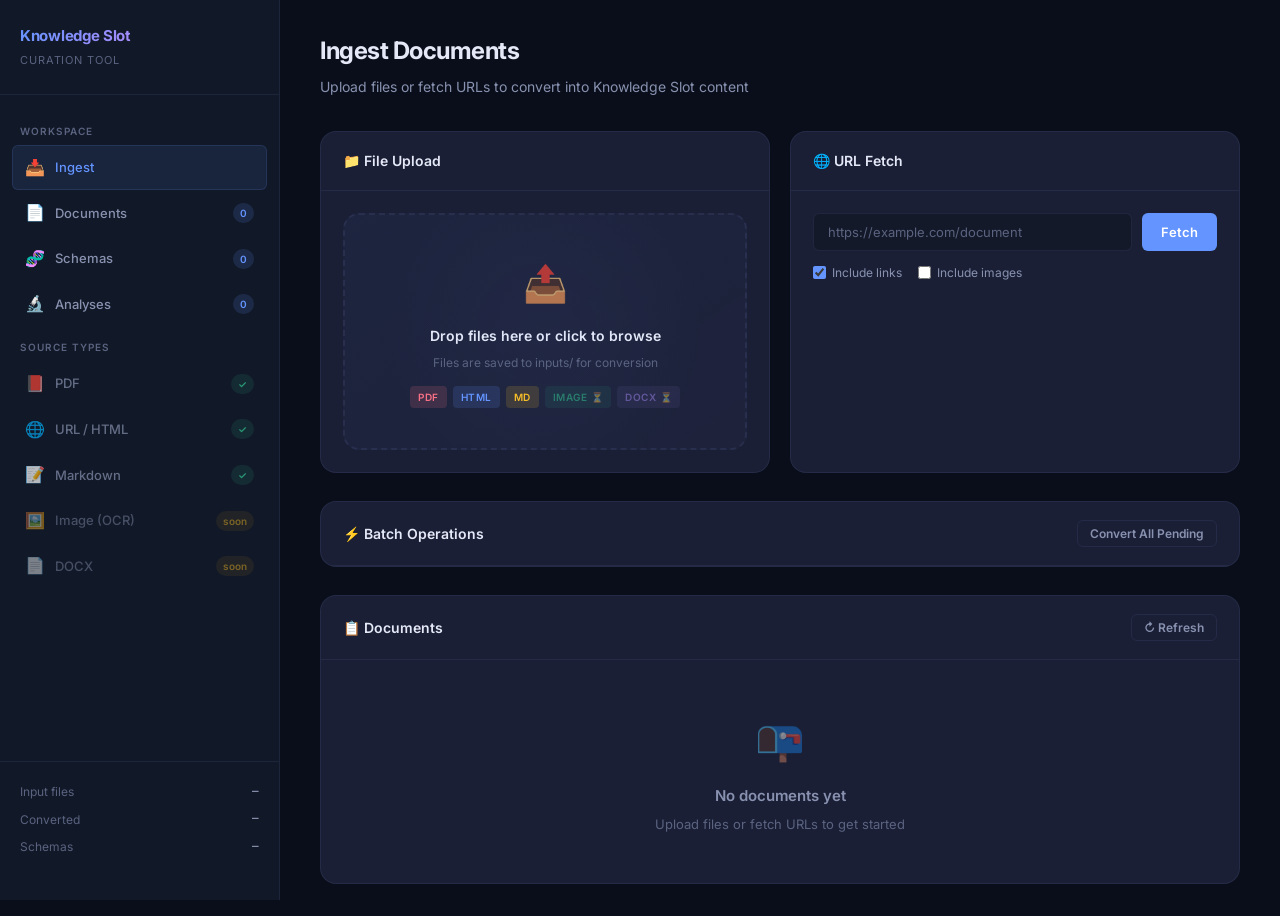
==== static/index.html @ e0887656 "feat: Implement initial FastAPI server and web GUI for knowledge slot curation, integrating modules " ====
<!-- Copyright (c) 2026 Mustafa Uzumeri. All rights reserved. -->
<!DOCTYPE html>
<html lang="en">

<head>
  <meta charset="UTF-8">
  <meta name="viewport" content="width=device-width, initial-scale=1.0">
  <title>Knowledge Slot Curation Tool</title>
  <meta name="description" content="Ingest and convert reference documents for Cosolvent marketplace verticals">
  <link rel="preconnect" href="https://fonts.googleapis.com">
  <link
    href="https://fonts.googleapis.com/css2?family=Inter:wght@300;400;500;600;700&family=JetBrains+Mono:wght@400;500&display=swap"
    rel="stylesheet">
  <style>
    /* ── Reset & Variables ──────────────────────────────────────────────── */
    *,
    *::before,
    *::after {
      box-sizing: border-box;
      margin: 0;
      padding: 0;
    }

    :root {
      --bg-primary: #0a0e1a;
      --bg-secondary: #111827;
      --bg-card: #1a1f35;
      --bg-card-hover: #1e2440;
      --bg-input: #141929;
      --bg-glass: rgba(26, 31, 53, 0.75);

      --border-subtle: rgba(99, 115, 171, 0.15);
      --border-active: rgba(99, 148, 255, 0.4);

      --text-primary: #e4e8f7;
      --text-secondary: #8892b0;
      --text-muted: #5a6380;
      --text-accent: #6394ff;

      --accent-blue: #6394ff;
      --accent-emerald: #34d399;
      --accent-amber: #fbbf24;
      --accent-rose: #fb7185;
      --accent-violet: #a78bfa;
      --accent-cyan: #22d3ee;

      --gradient-hero: linear-gradient(135deg, #6394ff 0%, #a78bfa 50%, #34d399 100%);
      --gradient-card: linear-gradient(145deg, rgba(99, 148, 255, 0.05), rgba(167, 139, 250, 0.03));

      --shadow-sm: 0 1px 3px rgba(0, 0, 0, 0.3);
      --shadow-md: 0 4px 14px rgba(0, 0, 0, 0.4);
      --shadow-lg: 0 10px 40px rgba(0, 0, 0, 0.5);
      --shadow-glow: 0 0 20px rgba(99, 148, 255, 0.15);

      --radius-sm: 6px;
      --radius-md: 10px;
      --radius-lg: 16px;
      --radius-xl: 20px;

      --font-sans: 'Inter', -apple-system, BlinkMacSystemFont, sans-serif;
      --font-mono: 'JetBrains Mono', 'Cascadia Code', monospace;

      --transition-fast: 150ms cubic-bezier(0.4, 0, 0.2, 1);
      --transition-normal: 250ms cubic-bezier(0.4, 0, 0.2, 1);
      --transition-slow: 400ms cubic-bezier(0.4, 0, 0.2, 1);
    }

    body {
      font-family: var(--font-sans);
      background: var(--bg-primary);
      color: var(--text-primary);
      line-height: 1.6;
      min-height: 100vh;
      -webkit-font-smoothing: antialiased;
    }

    /* ── Layout ─────────────────────────────────────────────────────────── */
    .app-layout {
      display: grid;
      grid-template-columns: 280px 1fr;
      min-height: 100vh;
    }

    /* ── Sidebar ────────────────────────────────────────────────────────── */
    .sidebar {
      background: var(--bg-secondary);
      border-right: 1px solid var(--border-subtle);
      padding: 24px 0;
      display: flex;
      flex-direction: column;
      position: sticky;
      top: 0;
      height: 100vh;
      overflow-y: auto;
    }

    .sidebar-brand {
      padding: 0 20px 24px;
      border-bottom: 1px solid var(--border-subtle);
    }

    .sidebar-brand h1 {
      font-size: 15px;
      font-weight: 700;
      letter-spacing: -0.02em;
      background: var(--gradient-hero);
      -webkit-background-clip: text;
      -webkit-text-fill-color: transparent;
      background-clip: text;
    }

    .sidebar-brand .subtitle {
      font-size: 11px;
      color: var(--text-muted);
      margin-top: 4px;
      text-transform: uppercase;
      letter-spacing: 0.08em;
    }

    .sidebar-nav {
      padding: 16px 12px;
      flex: 1;
    }

    .nav-section-label {
      font-size: 10px;
      text-transform: uppercase;
      letter-spacing: 0.1em;
      color: var(--text-muted);
      padding: 12px 8px 6px;
      font-weight: 600;
    }

    .nav-item {
      display: flex;
      align-items: center;
      gap: 10px;
      padding: 9px 12px;
      border-radius: var(--radius-sm);
      color: var(--text-secondary);
      cursor: pointer;
      transition: all var(--transition-fast);
      font-size: 13px;
      font-weight: 500;
      border: 1px solid transparent;
      user-select: none;
    }

    .nav-item:hover {
      background: rgba(99, 148, 255, 0.06);
      color: var(--text-primary);
    }

    .nav-item.active {
      background: rgba(99, 148, 255, 0.1);
      color: var(--accent-blue);
      border-color: rgba(99, 148, 255, 0.15);
    }

    .nav-item .icon {
      font-size: 16px;
      width: 20px;
      text-align: center;
      flex-shrink: 0;
    }

    .nav-item .badge {
      margin-left: auto;
      background: rgba(99, 148, 255, 0.15);
      color: var(--accent-blue);
      font-size: 10px;
      font-weight: 600;
      padding: 2px 7px;
      border-radius: 10px;
      min-width: 20px;
      text-align: center;
    }

    /* ── Sidebar Stats ──────────────────────────────────────────────────── */
    .sidebar-stats {
      padding: 16px 20px;
      border-top: 1px solid var(--border-subtle);
    }

    .stat-row {
      display: flex;
      justify-content: space-between;
      align-items: center;
      padding: 4px 0;
      font-size: 12px;
    }

    .stat-row .label {
      color: var(--text-muted);
    }

    .stat-row .value {
      color: var(--text-secondary);
      font-weight: 600;
      font-family: var(--font-mono);
      font-size: 11px;
    }

    /* ── Main Content ──────────────────────────────────────────────────── */
    .main-content {
      padding: 32px 40px;
      overflow-y: auto;
    }

    .page-header {
      margin-bottom: 32px;
    }

    .page-header h2 {
      font-size: 24px;
      font-weight: 700;
      letter-spacing: -0.02em;
    }

    .page-header p {
      color: var(--text-secondary);
      font-size: 14px;
      margin-top: 6px;
    }

    /* ── Cards ──────────────────────────────────────────────────────────── */
    .card {
      background: var(--bg-card);
      border: 1px solid var(--border-subtle);
      border-radius: var(--radius-lg);
      overflow: hidden;
      transition: all var(--transition-normal);
    }

    .card:hover {
      border-color: var(--border-active);
      box-shadow: var(--shadow-glow);
    }

    .card-header {
      padding: 18px 22px;
      border-bottom: 1px solid var(--border-subtle);
      display: flex;
      align-items: center;
      justify-content: space-between;
    }

    .card-header h3 {
      font-size: 14px;
      font-weight: 600;
      display: flex;
      align-items: center;
      gap: 8px;
    }

    .card-body {
      padding: 22px;
    }

    /* ── Ingest Panel ──────────────────────────────────────────────────── */
    .ingest-grid {
      display: grid;
      grid-template-columns: 1fr 1fr;
      gap: 20px;
      margin-bottom: 28px;
    }

    /* ── Drop Zone ─────────────────────────────────────────────────────── */
    .drop-zone {
      border: 2px dashed var(--border-subtle);
      border-radius: var(--radius-lg);
      padding: 40px 24px;
      text-align: center;
      cursor: pointer;
      transition: all var(--transition-normal);
      background: var(--gradient-card);
      position: relative;
      overflow: hidden;
    }

    .drop-zone::before {
      content: '';
      position: absolute;
      inset: 0;
      background: radial-gradient(circle at 50% 50%, rgba(99, 148, 255, 0.04), transparent 70%);
      pointer-events: none;
    }

    .drop-zone:hover,
    .drop-zone.drag-over {
      border-color: var(--accent-blue);
      background: rgba(99, 148, 255, 0.05);
    }

    .drop-zone.drag-over {
      transform: scale(1.01);
      box-shadow: var(--shadow-glow);
    }

    .drop-zone .icon {
      font-size: 36px;
      margin-bottom: 12px;
      display: block;
      opacity: 0.7;
    }

    .drop-zone .label {
      font-size: 14px;
      font-weight: 600;
      margin-bottom: 6px;
    }

    .drop-zone .hint {
      font-size: 12px;
      color: var(--text-muted);
    }

    .drop-zone .supported-types {
      margin-top: 14px;
      display: flex;
      gap: 6px;
      justify-content: center;
      flex-wrap: wrap;
    }

    .type-badge {
      font-size: 10px;
      font-weight: 600;
      padding: 3px 8px;
      border-radius: 4px;
      text-transform: uppercase;
      letter-spacing: 0.05em;
    }

    .type-badge.pdf {
      background: rgba(251, 113, 133, 0.15);
      color: var(--accent-rose);
    }

    .type-badge.html {
      background: rgba(99, 148, 255, 0.15);
      color: var(--accent-blue);
    }

    .type-badge.image {
      background: rgba(52, 211, 153, 0.15);
      color: var(--accent-emerald);
    }

    .type-badge.docx {
      background: rgba(167, 139, 250, 0.15);
      color: var(--accent-violet);
    }

    .type-badge.md {
      background: rgba(251, 191, 36, 0.15);
      color: var(--accent-amber);
    }

    .type-badge.url {
      background: rgba(34, 211, 238, 0.15);
      color: var(--accent-cyan);
    }

    .type-badge.future {
      opacity: 0.5;
    }

    /* ── URL Input ─────────────────────────────────────────────────────── */
    .url-input-group {
      display: flex;
      flex-direction: column;
      gap: 12px;
    }

    .input-row {
      display: flex;
      gap: 10px;
    }

    .text-input {
      flex: 1;
      background: var(--bg-input);
      border: 1px solid var(--border-subtle);
      border-radius: var(--radius-sm);
      padding: 10px 14px;
      color: var(--text-primary);
      font-family: var(--font-sans);
      font-size: 13px;
      outline: none;
      transition: border-color var(--transition-fast);
    }

    .text-input:focus {
      border-color: var(--accent-blue);
    }

    .text-input::placeholder {
      color: var(--text-muted);
    }

    .checkbox-group {
      display: flex;
      gap: 16px;
    }

    .checkbox-label {
      display: flex;
      align-items: center;
      gap: 6px;
      font-size: 12px;
      color: var(--text-secondary);
      cursor: pointer;
    }

    .checkbox-label input[type="checkbox"] {
      accent-color: var(--accent-blue);
    }

    /* ── Buttons ────────────────────────────────────────────────────────── */
    .btn {
      display: inline-flex;
      align-items: center;
      gap: 6px;
      padding: 9px 18px;
      border-radius: var(--radius-sm);
      font-family: var(--font-sans);
      font-size: 13px;
      font-weight: 600;
      border: 1px solid transparent;
      cursor: pointer;
      transition: all var(--transition-fast);
      white-space: nowrap;
    }

    .btn-primary {
      background: var(--accent-blue);
      color: white;
    }

    .btn-primary:hover {
      background: #4f7ff5;
      box-shadow: 0 0 20px rgba(99, 148, 255, 0.3);
    }

    .btn-primary:disabled {
      opacity: 0.5;
      cursor: not-allowed;
      box-shadow: none;
    }

    .btn-secondary {
      background: transparent;
      color: var(--text-secondary);
      border-color: var(--border-subtle);
    }

    .btn-secondary:hover {
      color: var(--text-primary);
      border-color: var(--border-active);
      background: rgba(99, 148, 255, 0.06);
    }

    .btn-danger {
      background: transparent;
      color: var(--accent-rose);
      border-color: rgba(251, 113, 133, 0.2);
    }

    .btn-danger:hover {
      background: rgba(251, 113, 133, 0.1);
    }

    .btn-sm {
      padding: 5px 12px;
      font-size: 12px;
    }

    /* ── Document Table ─────────────────────────────────────────────────── */
    .doc-table {
      width: 100%;
      border-collapse: collapse;
    }

    .doc-table thead th {
      text-align: left;
      padding: 10px 14px;
      font-size: 11px;
      font-weight: 600;
      text-transform: uppercase;
      letter-spacing: 0.06em;
      color: var(--text-muted);
      border-bottom: 1px solid var(--border-subtle);
    }

    .doc-table tbody tr {
      border-bottom: 1px solid rgba(99, 115, 171, 0.07);
      transition: background var(--transition-fast);
    }

    .doc-table tbody tr:hover {
      background: rgba(99, 148, 255, 0.03);
    }

    .doc-table td {
      padding: 12px 14px;
      font-size: 13px;
      vertical-align: middle;
    }

    .doc-name {
      font-weight: 500;
      color: var(--text-primary);
      display: flex;
      align-items: center;
      gap: 8px;
    }

    .doc-name .source-icon {
      font-size: 16px;
      flex-shrink: 0;
    }

    .doc-name .name-text {
      overflow: hidden;
      text-overflow: ellipsis;
      white-space: nowrap;
      max-width: 320px;
    }

    .status-pill {
      display: inline-flex;
      align-items: center;
      gap: 5px;
      padding: 3px 10px;
      border-radius: 12px;
      font-size: 11px;
      font-weight: 600;
    }

    .status-pill.done {
      background: rgba(52, 211, 153, 0.12);
      color: var(--accent-emerald);
    }

    .status-pill.pending {
      background: rgba(251, 191, 36, 0.12);
      color: var(--accent-amber);
    }

    .status-pill.converting {
      background: rgba(99, 148, 255, 0.12);
      color: var(--accent-blue);
      animation: pulse 1.5s ease-in-out infinite;
    }

    .status-pill.error {
      background: rgba(251, 113, 133, 0.12);
      color: var(--accent-rose);
    }

    .status-pill.unsupported {
      background: rgba(90, 99, 128, 0.12);
      color: var(--text-muted);
    }

    .size-text {
      color: var(--text-muted);
      font-family: var(--font-mono);
      font-size: 12px;
    }

    .actions {
      display: flex;
      gap: 6px;
    }

    /* ── Document Viewer ───────────────────────────────────────────────── */
    .viewer-overlay {
      position: fixed;
      inset: 0;
      background: rgba(0, 0, 0, 0.7);
      backdrop-filter: blur(8px);
      z-index: 1000;
      display: flex;
      align-items: center;
      justify-content: center;
      opacity: 0;
      pointer-events: none;
      transition: opacity var(--transition-normal);
    }

    .viewer-overlay.visible {
      opacity: 1;
      pointer-events: all;
    }

    .viewer-panel {
      background: var(--bg-secondary);
      border: 1px solid var(--border-subtle);
      border-radius: var(--radius-xl);
      width: 80vw;
      max-width: 1000px;
      height: 80vh;
      display: flex;
      flex-direction: column;
      box-shadow: var(--shadow-lg);
      transform: translateY(20px);
      transition: transform var(--transition-normal);
    }

    .viewer-overlay.visible .viewer-panel {
      transform: translateY(0);
    }

    .viewer-header {
      padding: 18px 24px;
      border-bottom: 1px solid var(--border-subtle);
      display: flex;
      align-items: center;
      justify-content: space-between;
    }

    .viewer-header h3 {
      font-size: 15px;
      font-weight: 600;
    }

    .viewer-body {
      flex: 1;
      overflow-y: auto;
      padding: 24px;
    }

    .viewer-body pre {
      font-family: var(--font-mono);
      font-size: 12.5px;
      line-height: 1.7;
      color: var(--text-secondary);
      white-space: pre-wrap;
      word-break: break-word;
    }

    /* ── Toast Notifications ───────────────────────────────────────────── */
    .toast-container {
      position: fixed;
      top: 20px;
      right: 20px;
      z-index: 2000;
      display: flex;
      flex-direction: column;
      gap: 8px;
    }

    .toast {
      background: var(--bg-card);
      border: 1px solid var(--border-subtle);
      border-radius: var(--radius-md);
      padding: 12px 18px;
      min-width: 300px;
      box-shadow: var(--shadow-lg);
      display: flex;
      align-items: center;
      gap: 10px;
      animation: slideIn 0.3s ease-out;
      font-size: 13px;
    }

    .toast.success {
      border-left: 3px solid var(--accent-emerald);
    }

    .toast.error {
      border-left: 3px solid var(--accent-rose);
    }

    .toast.info {
      border-left: 3px solid var(--accent-blue);
    }

    .toast .icon {
      font-size: 16px;
    }

    .toast .message {
      flex: 1;
      color: var(--text-secondary);
    }

    /* ── Empty State ───────────────────────────────────────────────────── */
    .empty-state {
      text-align: center;
      padding: 48px 24px;
      color: var(--text-muted);
    }

    .empty-state .icon {
      font-size: 40px;
      margin-bottom: 12px;
      display: block;
      opacity: 0.5;
    }

    .empty-state .title {
      font-size: 15px;
      font-weight: 600;
      color: var(--text-secondary);
      margin-bottom: 6px;
    }

    .empty-state .desc {
      font-size: 13px;
    }

    /* ── Animations ────────────────────────────────────────────────────── */
    @keyframes pulse {

      0%,
      100% {
        opacity: 1;
      }

      50% {
        opacity: 0.6;
      }
    }

    @keyframes slideIn {
      from {
        transform: translateX(40px);
        opacity: 0;
      }

      to {
        transform: translateX(0);
        opacity: 1;
      }
    }

    @keyframes fadeIn {
      from {
        opacity: 0;
        transform: translateY(8px);
      }

      to {
        opacity: 1;
        transform: translateY(0);
      }
    }

    .fade-in {
      animation: fadeIn 0.4s ease-out;
    }

    /* ── Spinner ────────────────────────────────────────────────────────── */
    .spinner {
      display: inline-block;
      width: 14px;
      height: 14px;
      border: 2px solid rgba(99, 148, 255, 0.2);
      border-top-color: var(--accent-blue);
      border-radius: 50%;
      animation: spin 0.8s linear infinite;
    }

    @keyframes spin {
      to {
        transform: rotate(360deg);
      }
    }

    /* ── Page: Schemas ──────────────────────────────────────────────────── */
    .schema-cards {
      display: grid;
      grid-template-columns: repeat(auto-fill, minmax(260px, 1fr));
      gap: 16px;
    }

    .schema-card {
      background: var(--bg-card);
      border: 1px solid var(--border-subtle);
      border-radius: var(--radius-md);
      padding: 18px;
      transition: all var(--transition-normal);
    }

    .schema-card:hover {
      border-color: var(--border-active);
      box-shadow: var(--shadow-glow);
    }

    .schema-card .name {
      font-weight: 600;
      font-size: 14px;
      margin-bottom: 6px;
      display: flex;
      align-items: center;
      gap: 8px;
    }

    .schema-card .meta {
      font-size: 12px;
      color: var(--text-muted);
      font-family: var(--font-mono);
    }

    /* ── Responsive ────────────────────────────────────────────────────── */
    @media (max-width: 900px) {
      .app-layout {
        grid-template-columns: 1fr;
      }

      .sidebar {
        display: none;
      }

      .main-content {
        padding: 20px;
      }

      .ingest-grid {
        grid-template-columns: 1fr;
      }
    }

    /* ── Hidden file input ─────────────────────────────────────────────── */
    #fileInput {
      display: none;
    }
  </style>
</head>

<body>

  <div class="app-layout">
    <!-- ── Sidebar ─────────────────────────────────────────────────────── -->
    <aside class="sidebar">
      <div class="sidebar-brand">
        <h1>Knowledge Slot</h1>
        <div class="subtitle">Curation Tool</div>
      </div>

      <nav class="sidebar-nav">
        <div class="nav-section-label">Workspace</div>
        <div class="nav-item active" data-page="ingest" onclick="navigateTo('ingest')">
          <span class="icon">📥</span>
          <span>Ingest</span>
        </div>
        <div class="nav-item" data-page="documents" onclick="navigateTo('documents')">
          <span class="icon">📄</span>
          <span>Documents</span>
          <span class="badge" id="docCountBadge">0</span>
        </div>
        <div class="nav-item" data-page="schemas" onclick="navigateTo('schemas')">
          <span class="icon">🧬</span>
          <span>Schemas</span>
          <span class="badge" id="schemaCountBadge">0</span>
        </div>
        <div class="nav-item" data-page="analyses" onclick="navigateTo('analyses')">
          <span class="icon">🔬</span>
          <span>Analyses</span>
          <span class="badge" id="analysisCountBadge">0</span>
        </div>

        <div class="nav-section-label">Source Types</div>
        <div class="nav-item" style="cursor: default; opacity: 0.7;">
          <span class="icon">📕</span><span>PDF</span>
          <span class="badge" style="background: rgba(52,211,153,0.15); color: var(--accent-emerald);">✓</span>
        </div>
        <div class="nav-item" style="cursor: default; opacity: 0.7;">
          <span class="icon">🌐</span><span>URL / HTML</span>
          <span class="badge" style="background: rgba(52,211,153,0.15); color: var(--accent-emerald);">✓</span>
        </div>
        <div class="nav-item" style="cursor: default; opacity: 0.7;">
          <span class="icon">📝</span><span>Markdown</span>
          <span class="badge" style="background: rgba(52,211,153,0.15); color: var(--accent-emerald);">✓</span>
        </div>
        <div class="nav-item" style="cursor: default; opacity: 0.45;">
          <span class="icon">🖼️</span><span>Image (OCR)</span>
          <span class="badge" style="background: rgba(251,191,36,0.15); color: var(--accent-amber);">soon</span>
        </div>
        <div class="nav-item" style="cursor: default; opacity: 0.45;">
          <span class="icon">📄</span><span>DOCX</span>
          <span class="badge" style="background: rgba(251,191,36,0.15); color: var(--accent-amber);">soon</span>
        </div>
      </nav>

      <div class="sidebar-stats">
        <div class="stat-row">
          <span class="label">Input files</span>
          <span class="value" id="statInputs">—</span>
        </div>
        <div class="stat-row">
          <span class="label">Converted</span>
          <span class="value" id="statOutputs">—</span>
        </div>
        <div class="stat-row">
          <span class="label">Schemas</span>
          <span class="value" id="statSchemas">—</span>
        </div>
      </div>
    </aside>

    <!-- ── Main Content ────────────────────────────────────────────────── -->
    <main class="main-content">

      <!-- PAGE: Ingest -->
      <div id="page-ingest" class="page fade-in">
        <div class="page-header">
          <h2>Ingest Documents</h2>
          <p>Upload files or fetch URLs to convert into Knowledge Slot content</p>
        </div>

        <div class="ingest-grid">
          <!-- File Upload -->
          <div class="card">
            <div class="card-header">
              <h3>📁 File Upload</h3>
            </div>
            <div class="card-body">
              <div class="drop-zone" id="dropZone" onclick="document.getElementById('fileInput').click()">
                <span class="icon">📤</span>
                <div class="label">Drop files here or click to browse</div>
                <div class="hint">Files are saved to inputs/ for conversion</div>
                <div class="supported-types">
                  <span class="type-badge pdf">PDF</span>
                  <span class="type-badge html">HTML</span>
                  <span class="type-badge md">MD</span>
                  <span class="type-badge image future">Image ⏳</span>
                  <span class="type-badge docx future">DOCX ⏳</span>
                </div>
              </div>
              <input type="file" id="fileInput" multiple
                accept=".pdf,.html,.htm,.md,.png,.jpg,.jpeg,.tiff,.tif,.webp,.bmp,.docx">
            </div>
          </div>

          <!-- URL Fetch -->
          <div class="card">
            <div class="card-header">
              <h3>🌐 URL Fetch</h3>
            </div>
            <div class="card-body">
              <div class="url-input-group">
                <div class="input-row">
                  <input type="text" class="text-input" id="urlInput" placeholder="https://example.com/document">
                  <button class="btn btn-primary" id="fetchUrlBtn" onclick="fetchUrl()">
                    Fetch
                  </button>
                </div>
                <div class="checkbox-group">
                  <label class="checkbox-label">
                    <input type="checkbox" id="includeLinks" checked>
                    Include links
                  </label>
                  <label class="checkbox-label">
                    <input type="checkbox" id="includeImages">
                    Include images
                  </label>
                </div>
              </div>
            </div>
          </div>
        </div>

        <!-- Batch Convert -->
        <div class="card" style="margin-bottom: 28px;">
          <div class="card-header">
            <h3>⚡ Batch Operations</h3>
            <button class="btn btn-secondary btn-sm" onclick="convertBatch()">
              Convert All Pending
            </button>
          </div>
          <div class="card-body" id="batchStatus" style="display: none;">
            <!-- Populated by batch results -->
          </div>
        </div>

        <!-- Recent activity / pending files -->
        <div class="card">
          <div class="card-header">
            <h3>📋 Documents</h3>
            <button class="btn btn-secondary btn-sm" onclick="refreshDocuments()">
              ↻ Refresh
            </button>
          </div>
          <div class="card-body" style="padding: 0;">
            <div id="documentTable">
              <div class="empty-state">
                <span class="icon">📭</span>
                <div class="title">No documents yet</div>
                <div class="desc">Upload files or fetch URLs to get started</div>
              </div>
            </div>
          </div>
        </div>
      </div>

      <!-- PAGE: Documents -->
      <div id="page-documents" class="page" style="display: none;">
        <div class="page-header">
          <h2>Document Library</h2>
          <p>All converted markdown documents ready for Knowledge Slot ingestion</p>
        </div>
        <div class="card">
          <div class="card-header">
            <h3>📄 Converted Documents</h3>
            <button class="btn btn-secondary btn-sm" onclick="refreshDocuments()">↻ Refresh</button>
          </div>
          <div class="card-body" style="padding: 0;">
            <div id="documentTableFull">
              <div class="empty-state">
                <span class="icon">📭</span>
                <div class="title">No documents yet</div>
                <div class="desc">Ingest some content first</div>
              </div>
            </div>
          </div>
        </div>
      </div>

      <!-- PAGE: Schemas -->
      <div id="page-schemas" class="page" style="display: none;">
        <div class="page-header">
          <h2>Domain Schemas</h2>
          <p>YAML schemas defining the domain vocabulary for this vertical</p>
        </div>
        <div id="schemaList" class="schema-cards">
          <div class="empty-state" style="grid-column: 1 / -1;">
            <span class="icon">🧬</span>
            <div class="title">No schemas found</div>
            <div class="desc">Place .yaml or .yml files in the schemas/ directory</div>
          </div>
        </div>
      </div>

      <!-- PAGE: Analyses -->
      <div id="page-analyses" class="page" style="display: none;">
        <div class="page-header">
          <h2>Schema Analyses</h2>
          <p>LLM-generated schema proposals from document analysis</p>
        </div>
        <div class="card">
          <div class="card-header">
            <h3>🔬 Analysis Results</h3>
            <button class="btn btn-secondary btn-sm" onclick="refreshAnalyses()">↻ Refresh</button>
          </div>
          <div class="card-body" style="padding: 0;">
            <div id="analysisTable">
              <div class="empty-state">
                <span class="icon">🔬</span>
                <div class="title">No analyses yet</div>
                <div class="desc">Click "Analyse" on a converted document to generate schema proposals</div>
              </div>
            </div>
          </div>
        </div>
        <div
          style="margin-top: 16px; padding: 14px 18px; background: var(--bg-card); border: 1px solid var(--border-subtle); border-radius: var(--radius-md); font-size: 12px; color: var(--text-muted);">
          <strong style="color: var(--text-secondary);">💡 Prompt location:</strong>
          The analysis prompt is loaded from <code style="color: var(--accent-blue);">prompts/schema_analysis.md</code>
          — edit that file to adjust analysis behaviour.
          Results are saved to <code style="color: var(--accent-blue);">analyses/</code>.
        </div>
      </div>
    </main>
  </div>

  <!-- ── Document Viewer Modal ───────────────────────────────────────────── -->
  <div class="viewer-overlay" id="viewerOverlay" onclick="closeViewer(event)">
    <div class="viewer-panel" onclick="event.stopPropagation()">
      <div class="viewer-header">
        <h3 id="viewerTitle">Document</h3>
        <button class="btn btn-secondary btn-sm" onclick="closeViewer()">✕ Close</button>
      </div>
      <div id="viewerProvenance"
        style="display: none; padding: 10px 20px; background: rgba(99,102,241,0.08); border-bottom: 1px solid var(--border-subtle); font-size: 12px; color: var(--text-secondary); display: none;">
        <!-- Populated by viewDocument -->
      </div>
      <div class="viewer-body">
        <pre id="viewerContent"></pre>
      </div>
    </div>
  </div>

  <!-- ── Toast Container ─────────────────────────────────────────────────── -->
  <div class="toast-container" id="toastContainer"></div>

  <script>
    /* ── State ──────────────────────────────────────────────────────────── */
    const API = '';  // Same origin
    let currentPage = 'ingest';
    let documents = [];

    /* ── Navigation ────────────────────────────────────────────────────── */
    function navigateTo(page) {
      document.querySelectorAll('.page').forEach(p => p.style.display = 'none');
      document.querySelectorAll('.nav-item[data-page]').forEach(n => n.classList.remove('active'));

      const pageEl = document.getElementById(`page-${page}`);
      const navEl = document.querySelector(`.nav-item[data-page="${page}"]`);

      if (pageEl) {
        pageEl.style.display = 'block';
        pageEl.classList.add('fade-in');
      }
      if (navEl) navEl.classList.add('active');

      currentPage = page;
      refreshDocuments();
    }

    /* ── API Calls ─────────────────────────────────────────────────────── */
    async function fetchStatus() {
      try {
        const res = await fetch(`${API}/api/status`);
        const data = await res.json();
        document.getElementById('statInputs').textContent = data.inputCount;
        document.getElementById('statOutputs').textContent = data.outputCount;
        document.getElementById('statSchemas').textContent = data.schemaCount;
        document.getElementById('docCountBadge').textContent = data.outputCount;
        document.getElementById('schemaCountBadge').textContent = data.schemaCount;
      } catch (e) {
        console.error('Status fetch failed:', e);
      }
    }

    async function refreshDocuments() {
      try {
        const res = await fetch(`${API}/api/documents`);
        documents = await res.json();
        renderDocumentTable('documentTable');
        renderDocumentTable('documentTableFull');
        fetchStatus();
      } catch (e) {
        console.error('Document list failed:', e);
      }
    }

    async function fetchSchemas() {
      try {
        const res = await fetch(`${API}/api/schemas`);
        const schemas = await res.json();
        renderSchemas(schemas);
      } catch (e) {
        console.error('Schema list failed:', e);
      }
    }

    /* ── File Upload ───────────────────────────────────────────────────── */
    const dropZone = document.getElementById('dropZone');
    const fileInput = document.getElementById('fileInput');

    dropZone.addEventListener('dragover', (e) => {
      e.preventDefault();
      dropZone.classList.add('drag-over');
    });

    dropZone.addEventListener('dragleave', () => {
      dropZone.classList.remove('drag-over');
    });

    dropZone.addEventListener('drop', (e) => {
      e.preventDefault();
      dropZone.classList.remove('drag-over');
      handleFiles(e.dataTransfer.files);
    });

    fileInput.addEventListener('change', () => {
      handleFiles(fileInput.files);
      fileInput.value = '';
    });

    async function handleFiles(files) {
      for (const file of files) {
        const formData = new FormData();
        formData.append('file', file);

        try {
          const res = await fetch(`${API}/api/upload`, { method: 'POST', body: formData });
          const data = await res.json();

          if (res.ok) {
            showToast('success', `Uploaded: ${data.filename}`);
          } else {
            showToast('error', data.detail || 'Upload failed');
          }
        } catch (e) {
          showToast('error', `Upload failed: ${e.message}`);
        }
      }
      refreshDocuments();
    }

    /* ── URL Fetch ─────────────────────────────────────────────────────── */
    async function fetchUrl() {
      const urlInput = document.getElementById('urlInput');
      const url = urlInput.value.trim();
      if (!url) { showToast('error', 'Please enter a URL'); return; }

      const btn = document.getElementById('fetchUrlBtn');
      btn.disabled = true;
      btn.innerHTML = '<span class="spinner"></span> Fetching…';

      try {
        const res = await fetch(`${API}/api/convert/url`, {
          method: 'POST',
          headers: { 'Content-Type': 'application/json' },
          body: JSON.stringify({
            url,
            includeLinks: document.getElementById('includeLinks').checked,
            includeImages: document.getElementById('includeImages').checked,
          }),
        });
        const data = await res.json();

        if (data.status === 'done') {
          showToast('success', `Converted: ${data.outputPath}`);
          urlInput.value = '';
        } else {
          showToast('error', data.errorMessage || 'Conversion failed');
        }
      } catch (e) {
        showToast('error', `Fetch failed: ${e.message}`);
      }

      btn.disabled = false;
      btn.innerHTML = 'Fetch';
      refreshDocuments();
    }

    // Allow Enter key in URL input
    document.getElementById('urlInput').addEventListener('keydown', (e) => {
      if (e.key === 'Enter') fetchUrl();
    });

    /* ── File Conversion ───────────────────────────────────────────────── */
    async function convertFile(filename) {
      showToast('info', `Converting ${filename}…`);

      try {
        const res = await fetch(
          `${API}/api/convert/file?filename=${encodeURIComponent(filename)}&fast=true`,
          { method: 'POST' }
        );
        const data = await res.json();

        if (data.status === 'done') {
          showToast('success', `Converted: ${filename}`);
        } else {
          showToast('error', data.errorMessage || 'Conversion failed');
        }
      } catch (e) {
        showToast('error', `Conversion failed: ${e.message}`);
      }

      refreshDocuments();
    }

    async function convertBatch() {
      showToast('info', 'Starting batch conversion…');

      try {
        const res = await fetch(`${API}/api/convert/batch?fast=true`, { method: 'POST' });
        const data = await res.json();

        const statusEl = document.getElementById('batchStatus');
        statusEl.style.display = 'block';
        statusEl.innerHTML = `
        <div style="font-size: 13px; color: var(--text-secondary);">
          <strong>${data.converted}</strong> converted,
          <strong>${data.errors}</strong> errors
          out of <strong>${data.totalPending}</strong> pending files.
        </div>
      `;

        showToast('success', `Batch complete: ${data.converted} converted`);
      } catch (e) {
        showToast('error', `Batch failed: ${e.message}`);
      }

      refreshDocuments();
    }

    /* ── Document Viewer ───────────────────────────────────────────────── */
    async function viewDocument(filename) {
      try {
        const res = await fetch(`${API}/api/document/${encodeURIComponent(filename)}`);
        const data = await res.json();

        document.getElementById('viewerTitle').textContent = data.filename;
        document.getElementById('viewerContent').textContent = data.content;

        // Fetch and show provenance if available
        const provBar = document.getElementById('viewerProvenance');
        try {
          const stem = data.filename.replace(/\.md$/, '');
          const provRes = await fetch(`${API}/api/provenance/${encodeURIComponent(stem)}`);
          if (provRes.ok) {
            const prov = await provRes.json();
            let provHtml = '';
            if (prov.source_url) {
              provHtml += `<span style="margin-right: 16px;">🔗 <strong>Source:</strong> <a href="${prov.source_url}" target="_blank" style="color: var(--accent-blue);">${prov.source_url}</a></span>`;
            }
            if (prov.source_type) {
              provHtml += `<span style="margin-right: 16px;">📥 <strong>Acquired:</strong> ${prov.source_type}</span>`;
            }
            if (prov.fetched_at) {
              provHtml += `<span>🕐 <strong>When:</strong> ${new Date(prov.fetched_at).toLocaleString()}</span>`;
            }
            if (provHtml) {
              provBar.innerHTML = provHtml;
              provBar.style.display = 'block';
            } else {
              provBar.style.display = 'none';
            }
          } else {
            provBar.style.display = 'none';
          }
        } catch {
          provBar.style.display = 'none';
        }

        document.getElementById('viewerOverlay').classList.add('visible');
      } catch (e) {
        showToast('error', `Could not load document: ${e.message}`);
      }
    }

    function closeViewer(event) {
      if (event && event.target !== event.currentTarget) return;
      document.getElementById('viewerOverlay').classList.remove('visible');
    }

    document.addEventListener('keydown', (e) => {
      if (e.key === 'Escape') closeViewer();
    });

    /* ── Rendering ─────────────────────────────────────────────────────── */
    const SOURCE_ICONS = {
      pdf: '📕', url: '🌐', html: '🌐', image: '🖼️',
      docx: '📝', markdown: '📄',
    };

    function formatBytes(bytes) {
      if (!bytes) return '—';
      if (bytes < 1024) return `${bytes} B`;
      if (bytes < 1048576) return `${(bytes / 1024).toFixed(1)} KB`;
      return `${(bytes / 1048576).toFixed(1)} MB`;
    }

    function renderDocumentTable(containerId) {
      const container = document.getElementById(containerId);
      if (!documents.length) {
        container.innerHTML = `
        <div class="empty-state">
          <span class="icon">📭</span>
          <div class="title">No documents yet</div>
          <div class="desc">Upload files or fetch URLs to get started</div>
        </div>`;
        return;
      }

      let html = `<table class="doc-table">
      <thead><tr>
        <th>Document</th>
        <th>Type</th>
        <th>Source</th>
        <th>Status</th>
        <th>Size</th>
        <th>Actions</th>
      </tr></thead><tbody>`;

      for (const doc of documents) {
        const icon = SOURCE_ICONS[doc.sourceType] || '📄';
        const statusClass = doc.status;

        html += `<tr>
        <td>
          <div class="doc-name">
            <span class="source-icon">${icon}</span>
            <span class="name-text" title="${doc.filename}">${doc.filename}</span>
          </div>
        </td>
        <td><span class="type-badge ${doc.sourceType}">${doc.sourceType.toUpperCase()}</span></td>
        <td class="size-text">${doc.sourceUrl ? `<a href="${doc.sourceUrl}" target="_blank" title="${doc.sourceUrl}" style="color: var(--accent-blue); text-decoration: none;">🔗 link</a>` : '<span style="color: var(--text-muted);">—</span>'}</td>
        <td><span class="status-pill ${statusClass}">${doc.status}</span></td>
        <td class="size-text">${formatBytes(doc.outputSize || doc.fileSize)}</td>
        <td class="actions">`;

        if (doc.status === 'done') {
          html += `<button class="btn btn-secondary btn-sm" onclick="viewDocument('${doc.filename}')">View</button>`;
          html += `<button class="btn btn-primary btn-sm" id="analyse-${doc.filename.replace(/[^a-zA-Z0-9]/g, '_')}" onclick="analyseForSchema('${doc.outputPath}')">🔬 Analyse</button>`;
          html += `<button class="btn btn-secondary btn-sm" id="meta-${doc.filename.replace(/[^a-zA-Z0-9]/g, '_')}" onclick="extractDocMetadata('${doc.outputPath}')" title="Extract document metadata (org, author, date) via LLM">📋 Metadata</button>`;
        } else if (doc.status === 'pending') {
          html += `<button class="btn btn-primary btn-sm" onclick="convertFile('${doc.inputPath ? doc.inputPath.split(/[\\\\/]/).pop() : doc.filename}')">Convert</button>`;
        } else if (doc.status === 'unsupported') {
          html += `<span style="font-size:11px; color: var(--text-muted);">Coming soon</span>`;
        }

        html += `</td></tr>`;
      }

      html += '</tbody></table>';
      container.innerHTML = html;
    }

    function renderSchemas(schemas) {
      const container = document.getElementById('schemaList');
      if (!schemas.length) {
        container.innerHTML = `
        <div class="empty-state" style="grid-column: 1 / -1;">
          <span class="icon">🧬</span>
          <div class="title">No schemas found</div>
          <div class="desc">Place .yaml or .yml files in the schemas/ directory</div>
        </div>`;
        return;
      }

      container.innerHTML = schemas.map(s => `
      <div class="schema-card" onclick="viewDocument('${s.path}')">
        <div class="name">🧬 ${s.filename}</div>
        <div class="meta">${s.lines} lines · ${formatBytes(s.size)}</div>
      </div>
    `).join('');
    }

    /* ── Schema Analysis ───────────────────────────────────────────────── */
    async function analyseForSchema(outputPath) {
      showToast('info', 'Starting schema analysis — this may take 15–30 seconds…');

      // Find and disable the button
      const btns = document.querySelectorAll('.btn-primary.btn-sm');
      let triggerBtn = null;
      btns.forEach(b => {
        if (b.textContent.includes('Analyse') && b.onclick && b.getAttribute('onclick')?.includes(outputPath)) {
          triggerBtn = b;
        }
      });
      if (triggerBtn) {
        triggerBtn.disabled = true;
        triggerBtn.innerHTML = '<span class="spinner"></span> Analysing…';
      }

      try {
        const res = await fetch(`${API}/api/analyse`, {
          method: 'POST',
          headers: { 'Content-Type': 'application/json' },
          body: JSON.stringify({ documentPath: outputPath }),
        });
        const data = await res.json();

        if (data.errorMessage) {
          showToast('error', data.errorMessage);
        } else {
          showToast('success', `Analysis saved to: ${data.savedTo}`);
          // Show the result in the viewer
          document.getElementById('viewerTitle').textContent = `Analysis: ${data.documentFilename}`;
          document.getElementById('viewerContent').textContent = data.analysisYaml;
          document.getElementById('viewerOverlay').classList.add('visible');
          refreshAnalyses();
        }
      } catch (e) {
        showToast('error', `Analysis failed: ${e.message}`);
      }

      if (triggerBtn) {
        triggerBtn.disabled = false;
        triggerBtn.innerHTML = '🔬 Analyse';
      }
    }

    /* ── Metadata Extraction ───────────────────────────────────────────── */
    async function extractDocMetadata(outputPath) {
      showToast('info', 'Extracting document metadata — this may take 15–30 seconds…');

      // Find and disable the button
      const btns = document.querySelectorAll('.btn-secondary.btn-sm');
      let triggerBtn = null;
      btns.forEach(b => {
        if (b.textContent.includes('Metadata') && b.getAttribute('onclick')?.includes(outputPath)) {
          triggerBtn = b;
        }
      });
      if (triggerBtn) {
        triggerBtn.disabled = true;
        triggerBtn.innerHTML = '<span class="spinner"></span> Extracting…';
      }

      try {
        const res = await fetch(`${API}/api/extract-metadata`, {
          method: 'POST',
          headers: { 'Content-Type': 'application/json' },
          body: JSON.stringify({ documentPath: outputPath }),
        });
        const data = await res.json();

        if (data.errorMessage) {
          showToast('error', data.errorMessage);
        } else {
          showToast('success', `Metadata extracted and saved to provenance record`);
          // Show the result in the viewer
          document.getElementById('viewerTitle').textContent = `Metadata: ${data.documentFilename}`;
          document.getElementById('viewerContent').textContent = data.rawYaml;
          document.getElementById('viewerProvenance').style.display = 'none';
          document.getElementById('viewerOverlay').classList.add('visible');
          // Refresh documents to update Source column
          refreshDocuments();
        }
      } catch (e) {
        showToast('error', `Metadata extraction failed: ${e.message}`);
      }

      if (triggerBtn) {
        triggerBtn.disabled = false;
        triggerBtn.innerHTML = '📋 Metadata';
      }
    }

    async function refreshAnalyses() {
      try {
        const res = await fetch(`${API}/api/analyses`);
        const analyses = await res.json();
        document.getElementById('analysisCountBadge').textContent = analyses.length;
        renderAnalysisTable(analyses);
      } catch (e) {
        console.error('Analysis list failed:', e);
      }
    }

    function renderAnalysisTable(analyses) {
      const container = document.getElementById('analysisTable');
      if (!container) return;
      if (!analyses.length) {
        container.innerHTML = `
          <div class="empty-state">
            <span class="icon">🔬</span>
            <div class="title">No analyses yet</div>
            <div class="desc">Click "Analyse" on a converted document to generate schema proposals</div>
          </div>`;
        return;
      }

      let html = `<table class="doc-table">
        <thead><tr>
          <th>Analysis</th>
          <th>Size</th>
          <th>Created</th>
          <th>Actions</th>
        </tr></thead><tbody>`;

      for (const a of analyses) {
        const date = new Date(a.createdAt).toLocaleString();
        html += `<tr>
          <td>
            <div class="doc-name">
              <span class="source-icon">🔬</span>
              <span class="name-text" title="${a.filename}">${a.filename}</span>
            </div>
          </td>
          <td class="size-text">${formatBytes(a.size)}</td>
          <td class="size-text">${date}</td>
          <td class="actions">
            <button class="btn btn-secondary btn-sm" onclick="viewAnalysis('${a.filename}')">View</button>
          </td>
        </tr>`;
      }

      html += '</tbody></table>';
      container.innerHTML = html;
    }

    async function viewAnalysis(filename) {
      try {
        const res = await fetch(`${API}/api/analysis/${encodeURIComponent(filename)}`);
        const data = await res.json();
        document.getElementById('viewerTitle').textContent = data.filename;
        document.getElementById('viewerContent').textContent = data.content;
        document.getElementById('viewerOverlay').classList.add('visible');
      } catch (e) {
        showToast('error', `Could not load analysis: ${e.message}`);
      }
    }

    /* ── Toast Notifications ───────────────────────────────────────────── */
    function showToast(type, message) {
      const icons = { success: '✅', error: '❌', info: 'ℹ️' };
      const container = document.getElementById('toastContainer');
      const toast = document.createElement('div');
      toast.className = `toast ${type}`;
      toast.innerHTML = `<span class="icon">${icons[type]}</span><span class="message">${message}</span>`;
      container.appendChild(toast);
      setTimeout(() => toast.remove(), 5000);
    }

    /* ── Init ───────────────────────────────────────────────────────────── */
    fetchStatus();
    refreshDocuments();
    fetchSchemas();
    refreshAnalyses();
  </script>
</body>

</html>
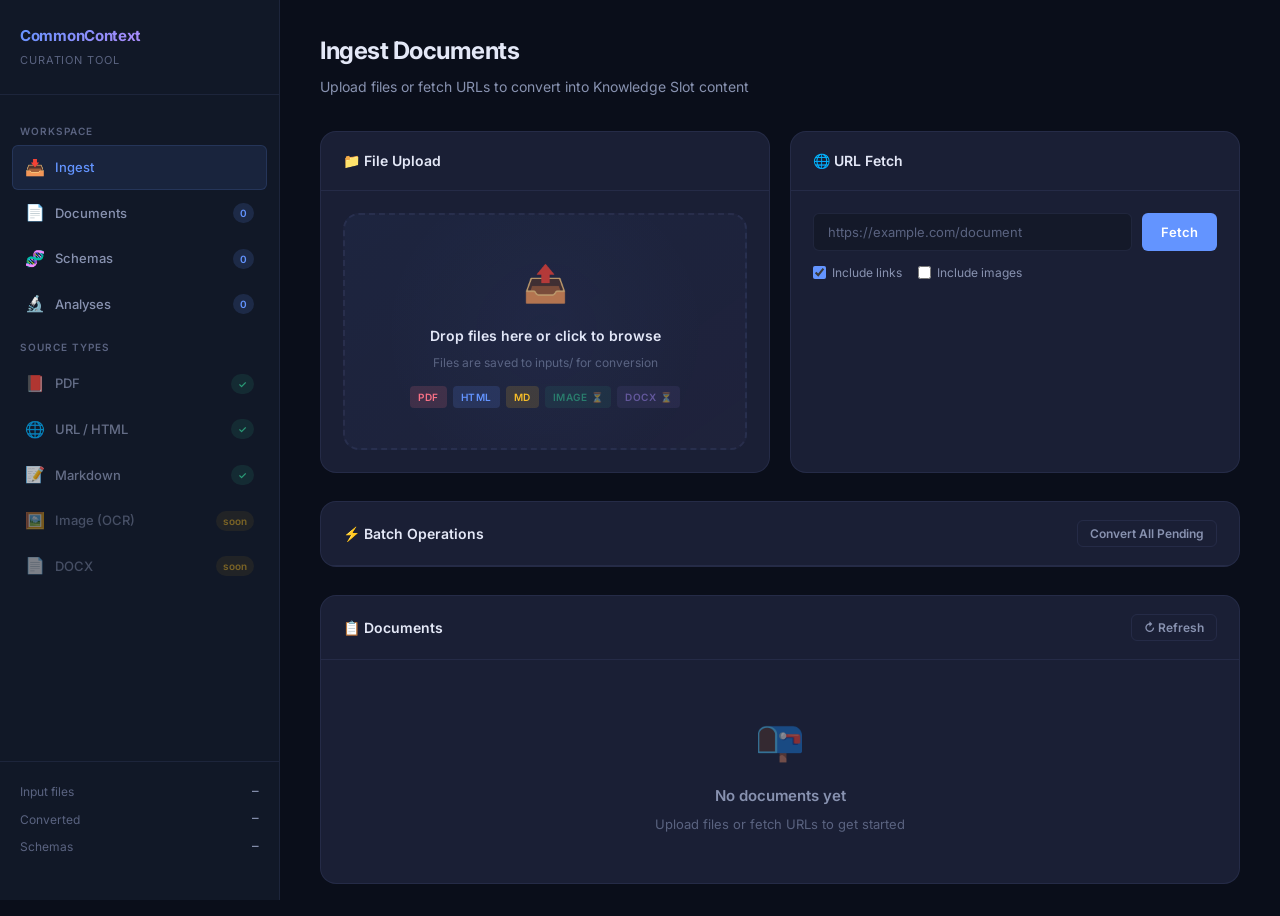
==== commit 59349bb6: "refactor: rename Knowledge Slot references to CommonContext across the project" ====
--- a/static/index.html
+++ b/static/index.html
@@ -5,7 +5,7 @@
 <head>
   <meta charset="UTF-8">
   <meta name="viewport" content="width=device-width, initial-scale=1.0">
-  <title>Knowledge Slot Curation Tool</title>
+  <title>CommonContext</title>
   <meta name="description" content="Ingest and convert reference documents for Cosolvent marketplace verticals">
   <link rel="preconnect" href="https://fonts.googleapis.com">
   <link
@@ -837,7 +837,7 @@
     <!-- ── Sidebar ─────────────────────────────────────────────────────── -->
     <aside class="sidebar">
       <div class="sidebar-brand">
-        <h1>Knowledge Slot</h1>
+        <h1>CommonContext</h1>
         <div class="subtitle">Curation Tool</div>
       </div>
 
